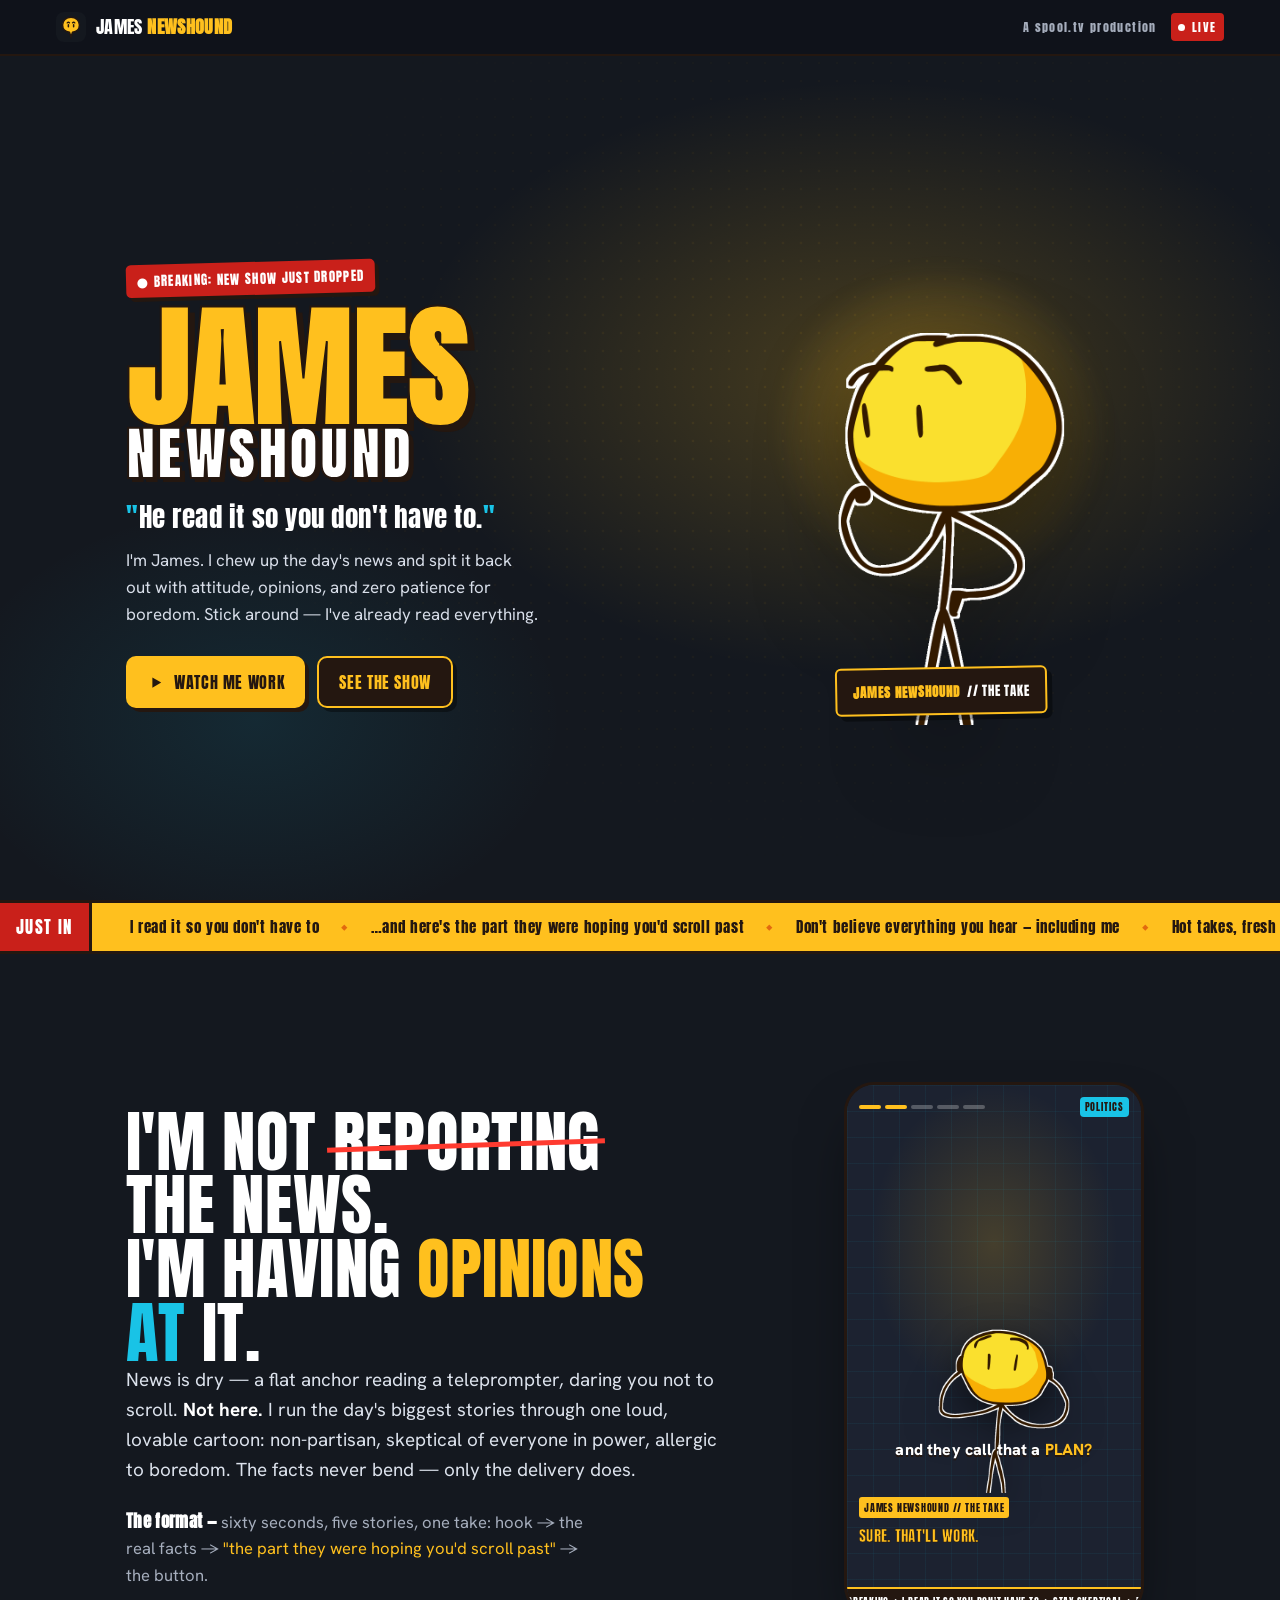
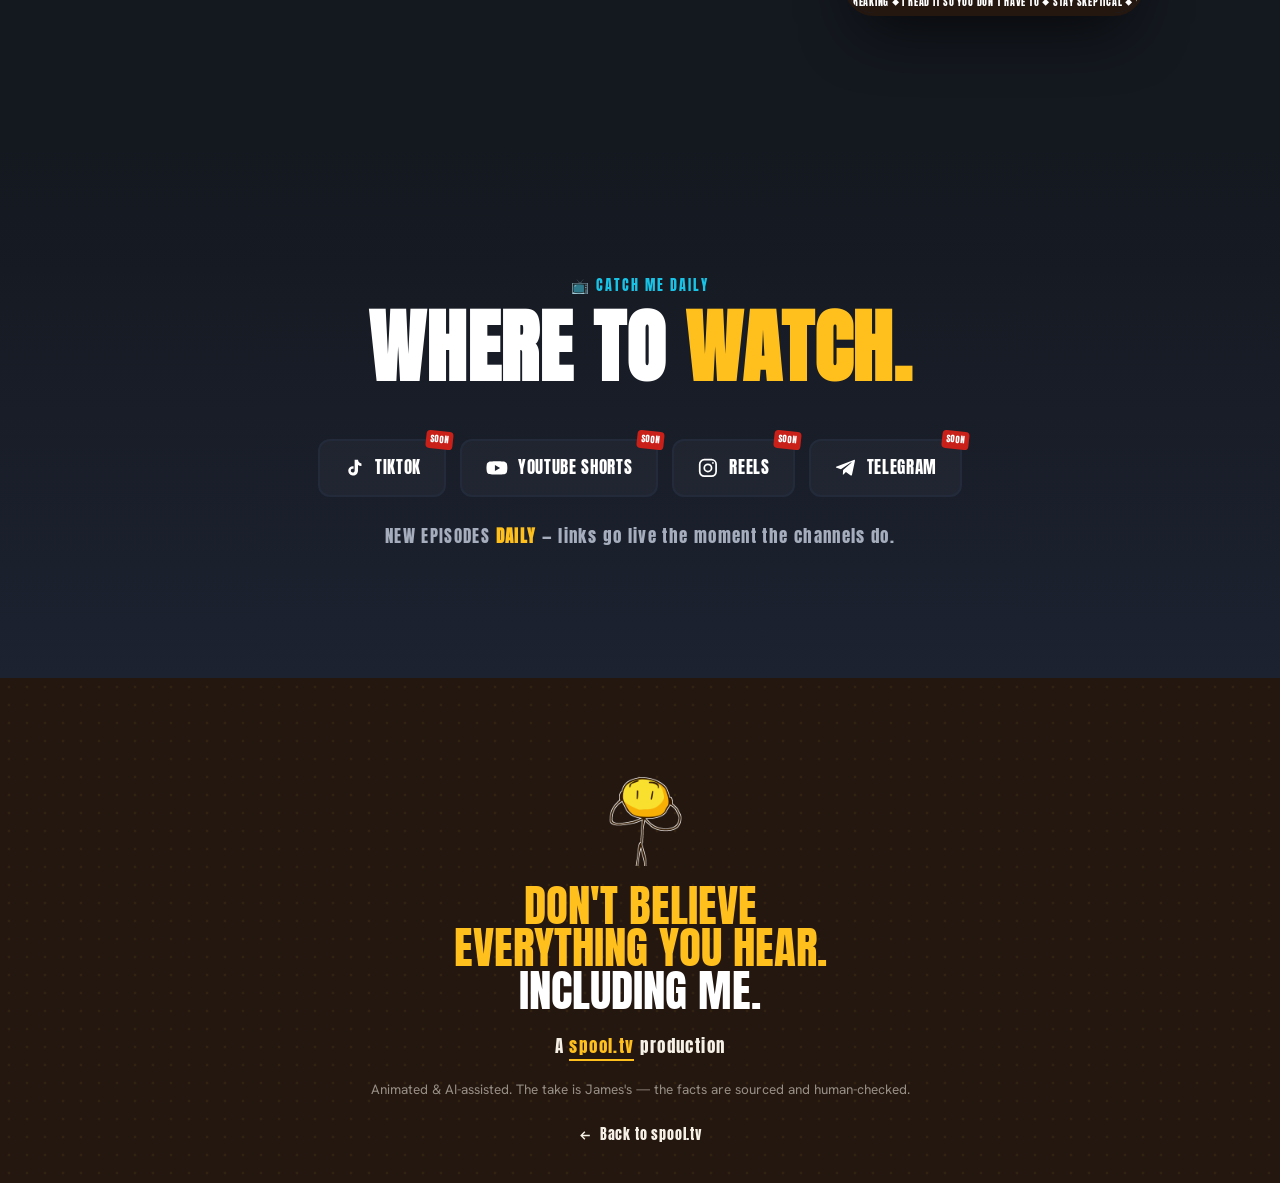
==== james.html @ fbf6cbd6 "Publish the redesign as spool.tv (this repo owns the domain) Replace the 2022 landing page with the " ====
<!DOCTYPE html>
<html lang="en">
<head>
  <meta charset="utf-8" />
  <meta name="viewport" content="width=device-width, initial-scale=1" />
  <title>James Newshound — He read it so you don't have to.</title>
  <meta name="description" content="James Newshound: a spunky cartoon talking-head who chews up the day's news and spits it back out with attitude. Daily on TikTok, Reels & YouTube Shorts. A spool.tv production." />
  <link rel="icon" href="assets/favicon-james.svg" type="image/svg+xml" />
  <meta name="theme-color" content="#14181F" />

  <meta property="og:type" content="website" />
  <meta property="og:site_name" content="James Newshound" />
  <meta property="og:title" content="James Newshound — He read it so you don't have to." />
  <meta property="og:description" content="A spunky cartoon newshound with a take on everything. New episodes daily. A spool.tv production." />
  <meta property="og:image" content="assets/james_hip.png" />
  <meta name="twitter:card" content="summary_large_image" />

  <link rel="preconnect" href="https://fonts.googleapis.com" />
  <link rel="preconnect" href="https://fonts.gstatic.com" crossorigin />
  <link href="https://fonts.googleapis.com/css2?family=Anton&family=Hanken+Grotesk:wght@400;500;600;700;800&display=swap" rel="stylesheet" />
  <link rel="stylesheet" href="css/james.css" />
</head>
<body>

  <!-- ===== TOP BAR ===== -->
  <header class="topbar">
    <a class="tb-brand" href="#top" aria-label="James Newshound">
      <img class="head" src="assets/favicon-james.svg" alt="" aria-hidden="true" />
      <span class="wm">JAMES <b>NEWSHOUND</b></span>
    </a>
    <div class="tb-right">
      <span class="tb-prod">A <a href="index.html">spool.tv</a> production</span>
      <span class="live-bug"><span class="d"></span> LIVE</span>
    </div>
  </header>

  <main id="top">
  <!-- ===== HERO ===== -->
  <section class="hero">
    <div class="halftone-layer halftone-bg"></div>
    <div class="wrap">
      <div class="hero-copy">
        <span class="breaking-strap">● BREAKING: NEW SHOW JUST DROPPED</span>
        <h1>JAMES<span class="nh">NEWSHOUND</span></h1>
        <p class="hero-tag"><span class="q">"</span>He read it so you don't have to.<span class="q">"</span></p>
        <p class="hero-sub">I'm James. I chew up the day's news and spit it back out with attitude, opinions, and zero patience for boredom. Stick around — I've already read everything.</p>
        <div class="hero-cta">
          <a class="btn btn-y" href="#watch">
            <svg viewBox="0 0 24 24" fill="currentColor" aria-hidden="true"><path d="M8 5.5v13l11-6.5-11-6.5Z"/></svg>
            Watch me work
          </a>
          <a class="btn btn-o" href="#show">See the show</a>
        </div>
      </div>
      <div class="hero-art">
        <div class="glow"></div>
        <img src="assets/james_hip.png" alt="James Newshound — a bright-yellow cartoon talking-head with big eyebrows and a smirk, standing hand-on-hip with attitude." />
        <div class="chyron"><b>JAMES NEWSHOUND</b><span>// THE TAKE</span></div>
      </div>
    </div>
  </section>

  <!-- ===== NEWS TICKER ===== -->
  <div class="newsticker" aria-hidden="true">
    <span class="label">JUST IN</span>
    <div class="nt-track">
      <span>I read it so you don't have to</span>
      <span>…and here's the part they were hoping you'd scroll past</span>
      <span>Don't believe everything you hear — including me</span>
      <span>Hot takes, fresh off the wire</span>
      <span>I read it so you don't have to</span>
      <span>…and here's the part they were hoping you'd scroll past</span>
      <span>Don't believe everything you hear — including me</span>
      <span>Hot takes, fresh off the wire</span>
    </div>
  </div>

  <!-- ===== PITCH + THE SHOW (combined) ===== -->
  <section class="section pitch" id="show">
    <div class="wrap show-grid">
      <div class="reveal">
        <p class="bigquote">I'm not <span class="strike">reporting</span> the news.<br>I'm having <span class="y">opinions</span> <span class="c">AT</span> it.</p>
        <p class="lead">News is dry — a flat anchor reading a teleprompter, daring you not to scroll. <b>Not here.</b> I run the day's biggest stories through one loud, lovable cartoon: non-partisan, skeptical of everyone in power, allergic to boredom. The facts never bend — only the delivery does.</p>
        <p class="format-line"><b>The format —</b> sixty seconds, five stories, one take: hook → the real facts → <span class="y">"the part they were hoping you'd scroll past"</span> → the button.</p>
      </div>

      <!-- phone mockup -->
      <div class="phone reveal" role="img" aria-label="A vertical phone showing the James Newshound show: a category badge, James in the studio, a caption pop-on, a lower-third take, and a scrolling ticker.">
        <div class="ph-studio"></div>
        <div class="ph-grid"></div>
        <div class="ph-top">
          <div class="ph-pips"><i class="on"></i><i class="on"></i><i></i><i></i><i></i></div>
          <span class="ph-badge">POLITICS</span>
        </div>
        <img class="ph-james" src="assets/james.png" alt="" />
        <div class="ph-caption">and they call that a <span class="hot">PLAN?</span></div>
        <div class="ph-lower">
          <span class="ch1">JAMES NEWSHOUND // THE TAKE</span>
          <div class="ch2">SURE. THAT'LL WORK.</div>
        </div>
        <div class="ph-ticker"><div>BREAKING ◆ I READ IT SO YOU DON'T HAVE TO ◆ STAY SKEPTICAL ◆ BREAKING ◆ I READ IT SO YOU DON'T HAVE TO ◆</div></div>
      </div>
    </div>
  </section>

  <!-- ===== WATCH ===== -->
  <section class="section watch" id="watch">
    <div class="wrap">
      <div class="shead reveal">
        <span class="kick">📺 CATCH ME DAILY</span>
        <h2>Where to <span class="y">watch.</span></h2>
      </div>
      <div class="platforms reveal">
        <a class="plat" href="#watch" aria-label="TikTok (coming soon)">
          <span class="soon">SOON</span>
          <svg viewBox="0 0 24 24" fill="currentColor" aria-hidden="true"><path d="M16.5 3c.3 2.2 1.6 3.8 3.8 4.1v2.7c-1.3.1-2.6-.2-3.8-.9v5.9c0 3.5-2.6 5.9-5.9 5.6-3-.3-5-2.7-4.8-5.7.2-2.9 2.9-5 5.8-4.6v2.9c-.5-.1-1-.2-1.5 0-1 .3-1.6 1.2-1.5 2.2.1 1 .9 1.8 2 1.8 1.2.1 2.2-.8 2.2-2V3h3.7Z"/></svg>
          TikTok
        </a>
        <a class="plat" href="#watch" aria-label="YouTube Shorts (coming soon)">
          <span class="soon">SOON</span>
          <svg viewBox="0 0 24 24" fill="currentColor" aria-hidden="true"><path d="M23 7.5a3 3 0 0 0-2.1-2.1C19 4.8 12 4.8 12 4.8s-7 0-8.9.6A3 3 0 0 0 1 7.5 31 31 0 0 0 .5 12 31 31 0 0 0 1 16.5a3 3 0 0 0 2.1 2.1c1.9.6 8.9.6 8.9.6s7 0 8.9-.6A3 3 0 0 0 23 16.5 31 31 0 0 0 23.5 12 31 31 0 0 0 23 7.5ZM9.8 15.3V8.7l5.7 3.3-5.7 3.3Z"/></svg>
          YouTube Shorts
        </a>
        <a class="plat" href="#watch" aria-label="Instagram Reels (coming soon)">
          <span class="soon">SOON</span>
          <svg viewBox="0 0 24 24" fill="none" stroke="currentColor" stroke-width="1.9" aria-hidden="true"><rect x="3" y="3" width="18" height="18" rx="5"/><circle cx="12" cy="12" r="4"/><circle cx="17.5" cy="6.5" r="1" fill="currentColor" stroke="none"/></svg>
          Reels
        </a>
        <a class="plat" href="#watch" aria-label="Telegram (coming soon)">
          <span class="soon">SOON</span>
          <svg viewBox="0 0 24 24" fill="currentColor" aria-hidden="true"><path d="M21.9 4.3 18.7 19.4c-.2 1-.9 1.3-1.8.8l-4.9-3.6-2.4 2.3c-.3.3-.5.5-1 .5l.3-5 9.1-8.2c.4-.4-.1-.6-.6-.2L6.5 13.4l-4.8-1.5c-1-.3-1-1 .2-1.5l18.7-7.2c.9-.3 1.6.2 1.3 1.1Z"/></svg>
          Telegram
        </a>
      </div>
      <p class="daily">NEW EPISODES <b>DAILY</b> — links go live the moment the channels do.</p>
    </div>
  </section>
  </main>

  <!-- ===== FOOTER ===== -->
  <footer class="jfoot">
    <div class="halftone-layer halftone-bg"></div>
    <div class="wrap">
      <img class="smirk" src="assets/james.png" alt="James Newshound, smirking." />
      <p class="signoff">Don't believe everything you hear. <span class="w">Including me.</span></p>
      <p class="prod">A <a href="index.html">spool.tv</a> production</p>
      <p class="disc">Animated &amp; AI-assisted. The take is James's — the facts are sourced and human-checked.</p>
      <a class="back" href="index.html">
        <svg viewBox="0 0 24 24" fill="none" stroke="currentColor" stroke-width="2.2" style="width:1.1em;height:1.1em" aria-hidden="true"><path d="M19 12H5M11 6l-6 6 6 6"/></svg>
        Back to spool.tv
      </a>
    </div>
  </footer>

  <script>
    const io = new IntersectionObserver((entries) => {
      entries.forEach(e => { if (e.isIntersecting) { e.target.classList.add('in'); io.unobserve(e.target); } });
    }, { threshold: 0.12, rootMargin: '0px 0px -8% 0px' });
    document.querySelectorAll('.reveal').forEach(el => io.observe(el));
  </script>
</body>
</html>
---- css/james.css ----
/* ============================================================
   JAMES NEWSHOUND — the show. Spunky tabloid-broadcast page.
   "He read it so you don't have to."  ·  A spool.tv production
   Brand values from News_Programs/James_Newshound/brand.yaml
   ============================================================ */

:root {
  --char:   #14181F;   /* Studio Charcoal */
  --char-2: #1C2230;
  --char-3: #232B3B;
  --yellow: #FFC01E;   /* Newshound Yellow */
  --orange: #E26A0F;   /* Hound Orange */
  --ink:    #241710;   /* line-art / text on yellow */
  --cyan:   #19C3E6;   /* Electric Cyan */
  --red:    #FF3B30;   /* Breaking Red — sparing, for the dot/accents */
  --red-deep: #C9201A; /* AA-safe red for white text on small chips */
  --white:  #FFFFFF;
  --paper:  #F6F1E7;
  --muted:  #A6AEBD;

  --ff-display: "Anton", "Arial Narrow", system-ui, sans-serif;
  --ff-body:    "Hanken Grotesk", system-ui, -apple-system, sans-serif;

  --maxw: 1140px;
  --gut:  clamp(18px, 5vw, 56px);
  --ease: cubic-bezier(.34, 1.56, .64, 1);   /* springy, cartoony */
  --ease2: cubic-bezier(.22, .61, .36, 1);
}

*, *::before, *::after { box-sizing: border-box; }
* { margin: 0; }
html { scroll-behavior: smooth; -webkit-text-size-adjust: 100%; }
@media (prefers-reduced-motion: reduce) { html { scroll-behavior: auto; } *, *::before, *::after { animation-duration: .001ms !important; animation-iteration-count: 1 !important; } }

body {
  font-family: var(--ff-body);
  background: var(--char);
  color: var(--white);
  line-height: 1.6;
  font-size: 17px;
  -webkit-font-smoothing: antialiased;
  overflow-x: hidden;
}
img { display: block; max-width: 100%; }
a { color: inherit; text-decoration: none; }
button { font: inherit; cursor: pointer; border: 0; background: none; color: inherit; }
::selection { background: var(--yellow); color: var(--ink); }
:focus-visible { outline: 3px solid var(--cyan); outline-offset: 3px; border-radius: 4px; }

.display { font-family: var(--ff-display); font-weight: 400; text-transform: uppercase; letter-spacing: .01em; line-height: .92; }
.wrap { width: 100%; max-width: var(--maxw); margin-inline: auto; padding-inline: var(--gut); }
.section { padding: clamp(64px, 10vw, 128px) 0; position: relative; }

/* halftone helper */
.halftone-bg {
  background-image: radial-gradient(rgba(255,192,30,.16) 1.5px, transparent 1.6px);
  background-size: 18px 18px;
}

/* ---- Broadcast top bar ---------------------------------- */
.topbar {
  position: fixed; inset: 0 0 auto 0; z-index: 100;
  display: flex; align-items: center; justify-content: space-between; gap: 16px;
  padding: 12px var(--gut);
  background: rgba(15, 18, 26, .82);
  backdrop-filter: blur(12px);
  -webkit-backdrop-filter: blur(12px);
  border-bottom: 2px solid var(--ink);
}
.tb-brand { display: inline-flex; align-items: center; gap: 10px; }
.tb-brand .head { width: 30px; height: 30px; flex: none; }
.tb-brand .wm { font-family: var(--ff-display); font-size: 1.15rem; letter-spacing: .02em; }
.tb-brand .wm b { color: var(--yellow); }
.tb-right { display: inline-flex; align-items: center; gap: 14px; }
.tb-prod { font-family: var(--ff-display); font-size: .72rem; letter-spacing: .12em; color: var(--muted); }
.tb-prod a:hover { color: var(--cyan); }
.live-bug { display: inline-flex; align-items: center; gap: .5em; font-family: var(--ff-display); font-size: .78rem; letter-spacing: .12em; color: var(--white); background: var(--red-deep); padding: .3em .6em; border-radius: 4px; }
.live-bug .d { width: 7px; height: 7px; border-radius: 50%; background: #fff; animation: blink 1.4s steps(1) infinite; }
@keyframes blink { 50% { opacity: .25; } }
@media (max-width: 560px) { .tb-prod { display: none; } }

/* ---- HERO ----------------------------------------------- */
.hero { position: relative; min-height: 100svh; display: flex; align-items: center; overflow: hidden; padding-top: 70px; }
.hero::before { /* spotlight */
  content: ""; position: absolute; inset: 0; z-index: 0;
  background: radial-gradient(60% 55% at 68% 42%, rgba(255,192,30,.22), transparent 60%),
              radial-gradient(40% 40% at 20% 80%, rgba(25,195,230,.10), transparent 60%);
}
.hero .halftone-layer { position: absolute; inset: 0; z-index: 0; opacity: .5;
  -webkit-mask-image: radial-gradient(70% 70% at 65% 45%, #000, transparent 75%);
  mask-image: radial-gradient(70% 70% at 65% 45%, #000, transparent 75%); }
.hero .wrap { position: relative; z-index: 2; display: grid; grid-template-columns: 1.15fr .85fr; gap: 24px; align-items: center; width: 100%; }

.hero-copy { max-width: 620px; }
.breaking-strap { display: inline-flex; align-items: center; gap: .6em; font-family: var(--ff-display); font-size: .82rem; letter-spacing: .1em; color: var(--white); background: var(--red-deep); padding: .45em .8em; border-radius: 5px; transform: rotate(-1.5deg); margin-bottom: 22px; box-shadow: 4px 4px 0 var(--ink); }
.hero h1 { font-family: var(--ff-display); text-transform: uppercase; font-size: clamp(3.4rem, 13vw, 8.2rem); line-height: .82; letter-spacing: .005em; color: var(--yellow); -webkit-text-stroke: 2px var(--ink); text-shadow: 6px 6px 0 var(--ink); margin-bottom: 6px; }
.hero h1 .nh { display: block; color: var(--white); -webkit-text-stroke: 2px var(--ink); font-size: .42em; letter-spacing: .08em; margin-top: .15em; text-shadow: 4px 4px 0 var(--ink); }
.hero-tag { font-family: var(--ff-display); font-size: clamp(1.1rem, 2.6vw, 1.7rem); color: var(--white); margin: 18px 0 8px; letter-spacing: .02em; }
.hero-tag .q { color: var(--cyan); }
.hero-sub { color: #D8DEE9; font-size: 1.06rem; max-width: 46ch; margin-bottom: 28px; }
.hero-cta { display: flex; flex-wrap: wrap; gap: 12px; }

.hero-art { position: relative; justify-self: center; }
.hero-art .glow { position: absolute; inset: -6% -6% 8% -6%; background: radial-gradient(50% 50% at 50% 45%, rgba(255,192,30,.45), transparent 70%); filter: blur(8px); z-index: 0; }
.hero-art img { position: relative; z-index: 1; width: clamp(240px, 38vw, 430px); height: auto; filter: drop-shadow(0 28px 40px rgba(0,0,0,.55)); transform-origin: bottom center; animation: jbob 5s var(--ease2) infinite; }
@keyframes jbob { 0%,100% { transform: translateY(0) rotate(-1deg); } 50% { transform: translateY(-12px) rotate(1deg); } }
.hero-art .chyron {
  position: absolute; z-index: 2; left: 50%; bottom: 2%; transform: translateX(-50%) rotate(-1deg);
  white-space: nowrap; background: var(--ink); border: 2px solid var(--yellow);
  padding: .5em .9em; border-radius: 6px; box-shadow: 5px 5px 0 rgba(0,0,0,.4);
}
.hero-art .chyron b { font-family: var(--ff-display); color: var(--yellow); font-size: .82rem; letter-spacing: .08em; }
.hero-art .chyron span { font-family: var(--ff-display); color: var(--white); font-size: .82rem; letter-spacing: .06em; margin-left: .5em; }

/* buttons */
.btn { display: inline-flex; align-items: center; gap: .55em; font-family: var(--ff-display); font-size: 1rem; letter-spacing: .04em; padding: .7em 1.25em; border-radius: 10px; transition: transform .2s var(--ease), box-shadow .2s; text-transform: uppercase; }
.btn svg { width: 1.2em; height: 1.2em; }
.btn-y { background: var(--yellow); color: var(--ink); box-shadow: 4px 4px 0 var(--ink); }
.btn-y:hover { transform: translate(-2px,-2px); box-shadow: 6px 6px 0 var(--ink); }
.btn-o { background: var(--ink); color: var(--yellow); border: 2px solid var(--yellow); box-shadow: 4px 4px 0 rgba(0,0,0,.4); }
.btn-o:hover { transform: translate(-2px,-2px); box-shadow: 6px 6px 0 rgba(0,0,0,.4); background: var(--yellow); color: var(--ink); }
.btn-c { background: var(--cyan); color: var(--ink); box-shadow: 4px 4px 0 var(--ink); }
.btn-c:hover { transform: translate(-2px,-2px); box-shadow: 6px 6px 0 var(--ink); }
.placeholder-note { font-size: .72rem; color: var(--muted); font-family: var(--ff-body); }

/* ---- NEWS TICKER ---------------------------------------- */
.newsticker { position: relative; z-index: 3; background: var(--yellow); border-block: 3px solid var(--ink); overflow: hidden; }
.newsticker .label { position: absolute; left: 0; top: 0; bottom: 0; z-index: 2; background: var(--red-deep); color: #fff; font-family: var(--ff-display); letter-spacing: .08em; display: flex; align-items: center; padding: 0 16px; border-right: 3px solid var(--ink); }
.nt-track { display: flex; width: max-content; animation: nt 26s linear infinite; padding-left: 130px; }
.newsticker:hover .nt-track { animation-play-state: paused; }
.nt-track span { font-family: var(--ff-display); color: var(--ink); letter-spacing: .04em; padding: 12px 0; font-size: .95rem; display: inline-flex; align-items: center; }
.nt-track span::after { content: "◆"; font-size: .6em; margin: 0 22px; color: var(--orange); }
@keyframes nt { to { transform: translateX(-50%); } }

/* ---- shared section heads ------------------------------- */
.shead { margin-bottom: clamp(34px, 5vw, 56px); }
.shead .kick { font-family: var(--ff-display); color: var(--cyan); letter-spacing: .14em; font-size: .9rem; }
.shead h2 { font-family: var(--ff-display); text-transform: uppercase; font-size: clamp(2.2rem, 6.5vw, 4rem); line-height: .9; letter-spacing: .01em; margin-top: 12px; }
.shead h2 .y { color: var(--yellow); }

/* ---- PITCH (his voice) ---------------------------------- */
.pitch { background: var(--char); }
.pitch-grid { display: grid; grid-template-columns: 1fr; gap: 30px; }
.bigquote { font-family: var(--ff-display); text-transform: uppercase; font-size: clamp(2rem, 6.5vw, 4.2rem); line-height: .95; letter-spacing: .005em; max-width: 16ch; }
.bigquote .y { color: var(--yellow); }
.bigquote .c { color: var(--cyan); }
.bigquote .strike { position: relative; }
.bigquote .strike::after { content: ""; position: absolute; left: -2%; right: -2%; top: 52%; height: .08em; background: var(--red); transform: rotate(-2deg); }
.pitch p.lead { font-size: 1.18rem; color: #DCE2EC; max-width: 54ch; }
.pitch p.lead b { color: var(--white); }
.pitch .format-line { color: var(--muted); font-size: 1.04rem; line-height: 1.6; margin-top: 22px; max-width: 52ch; }
.pitch .format-line b { color: var(--white); font-family: var(--ff-display); letter-spacing: .02em; }
.pitch .format-line .y { color: var(--yellow); }

/* ---- THE SHOW (format + phone mock) --------------------- */
.show { background: linear-gradient(180deg, var(--char) 0%, var(--char-2) 100%); }
.show-grid { display: grid; grid-template-columns: 1fr 320px; gap: clamp(32px, 6vw, 70px); align-items: center; }
.beats { display: flex; flex-direction: column; gap: 14px; }
.beat { display: grid; grid-template-columns: auto 1fr; gap: 18px; align-items: start; padding: 18px 20px; border: 2px solid var(--char-3); border-radius: 14px; background: rgba(255,255,255,.02); transition: border-color .25s, transform .25s var(--ease), background .25s; }
.beat:hover { border-color: var(--yellow); transform: translateX(6px); background: rgba(255,192,30,.05); }
.beat .n { font-family: var(--ff-display); font-size: 1.5rem; color: var(--ink); background: var(--yellow); width: 44px; height: 44px; border-radius: 10px; display: grid; place-items: center; flex: none; }
.beat h3 { font-family: var(--ff-display); text-transform: uppercase; letter-spacing: .03em; font-size: 1.25rem; margin-bottom: 3px; }
.beat p { color: var(--muted); font-size: .96rem; }
.beat .pivot { color: var(--cyan); }

/* phone mockup */
.phone { width: 300px; max-width: 78vw; aspect-ratio: 9/16; border-radius: 30px; border: 3px solid var(--ink); background: var(--char); position: relative; overflow: hidden; box-shadow: 0 30px 60px -20px rgba(0,0,0,.7), inset 0 0 0 2px rgba(255,255,255,.05); justify-self: center; }
.phone .ph-studio { position: absolute; inset: 0; background: radial-gradient(70% 50% at 50% 30%, rgba(255,192,30,.18), transparent 60%), var(--char-2); }
.phone .ph-grid { position: absolute; inset: 0; background-image: linear-gradient(rgba(25,195,230,.06) 1px, transparent 1px), linear-gradient(90deg, rgba(25,195,230,.06) 1px, transparent 1px); background-size: 26px 26px; }
.phone .ph-top { position: absolute; top: 12px; left: 12px; right: 12px; z-index: 3; display: flex; align-items: center; justify-content: space-between; }
.ph-pips { display: flex; gap: 4px; }
.ph-pips i { width: 22px; height: 4px; border-radius: 2px; background: rgba(255,255,255,.25); }
.ph-pips i.on { background: var(--yellow); }
.ph-badge { font-family: var(--ff-display); font-size: .6rem; letter-spacing: .1em; color: var(--ink); background: var(--cyan); padding: .25em .5em; border-radius: 4px; }
.phone .ph-james { position: absolute; bottom: 120px; left: 50%; transform: translateX(-50%); width: 60%; z-index: 2; filter: drop-shadow(0 10px 16px rgba(0,0,0,.5)); }
.phone .ph-caption { position: absolute; bottom: 150px; left: 0; right: 0; text-align: center; z-index: 4; font-family: var(--ff-body); font-weight: 800; font-size: 1rem; letter-spacing: .01em; color: #fff; text-shadow: 0 2px 0 var(--ink); }
.phone .ph-caption .hot { color: var(--yellow); }
.phone .ph-lower { position: absolute; bottom: 64px; left: 12px; right: 12px; z-index: 4; }
.ph-lower .ch1 { font-family: var(--ff-display); font-size: .62rem; letter-spacing: .08em; color: var(--ink); background: var(--yellow); display: inline-block; padding: .25em .5em; border-radius: 3px; }
.ph-lower .ch2 { font-family: var(--ff-display); font-size: .92rem; letter-spacing: .02em; color: var(--yellow); margin-top: 5px; -webkit-text-stroke: .5px var(--ink); }
.phone .ph-ticker { position: absolute; bottom: 0; left: 0; right: 0; z-index: 4; background: var(--ink); border-top: 2px solid var(--yellow); overflow: hidden; height: 26px; }
.phone .ph-ticker div { white-space: nowrap; font-family: var(--ff-display); font-size: .6rem; letter-spacing: .08em; color: var(--white); line-height: 26px; animation: nt 12s linear infinite; }

/* ---- CATCHPHRASES --------------------------------------- */
.phrases { background: var(--char-2); }
.phrase-grid { display: grid; grid-template-columns: repeat(auto-fit, minmax(260px, 1fr)); gap: 18px; }
.phrase { position: relative; border: 3px solid var(--ink); border-radius: 16px; padding: 30px 26px; background: var(--yellow); color: var(--ink); box-shadow: 7px 7px 0 var(--ink); transition: transform .25s var(--ease); overflow: hidden; }
.phrase:nth-child(2) { background: var(--cyan); }
.phrase:nth-child(3) { background: var(--paper); }
.phrase:hover { transform: translate(-3px,-3px) rotate(-1deg); }
.phrase .ph-k { font-family: var(--ff-display); font-size: .76rem; letter-spacing: .12em; opacity: .7; margin-bottom: 12px; }
.phrase .ph-q { font-family: var(--ff-display); text-transform: uppercase; font-size: clamp(1.4rem, 3.2vw, 1.95rem); line-height: .98; }
.phrase .ph-num { position: absolute; right: 14px; bottom: 6px; font-family: var(--ff-display); font-size: 4rem; opacity: .12; }

/* ---- EDITORIAL DNA -------------------------------------- */
.dna { background: var(--char); }
.dna-grid { display: grid; grid-template-columns: repeat(auto-fit, minmax(340px, 1fr)); gap: 16px; }
.dna-card { border: 2px solid var(--char-3); border-left: 5px solid var(--yellow); border-radius: 12px; padding: 26px 24px; background: rgba(255,255,255,.02); transition: transform .25s var(--ease2), border-color .25s; }
.dna-card:hover { transform: translateY(-5px); border-color: var(--char-3); border-left-color: var(--cyan); }
.dna-card h3 { font-family: var(--ff-display); text-transform: uppercase; letter-spacing: .03em; font-size: 1.2rem; color: var(--yellow); margin-bottom: 8px; }
.dna-card p { color: var(--muted); font-size: .97rem; }
.dna-card p b { color: var(--white); }

/* ---- WATCH ---------------------------------------------- */
.watch { background: linear-gradient(180deg, var(--char) 0%, var(--char-2) 100%); text-align: center; }
.watch .shead { text-align: center; margin-inline: auto; }
.watch h2 { font-size: clamp(2.4rem, 8vw, 5rem); }
.platforms { display: flex; flex-wrap: wrap; gap: 14px; justify-content: center; margin-top: 8px; }
.plat { display: inline-flex; align-items: center; gap: .6em; font-family: var(--ff-display); letter-spacing: .04em; text-transform: uppercase; font-size: 1.05rem; padding: .8em 1.4em; border-radius: 12px; border: 2px solid var(--char-3); background: rgba(255,255,255,.03); transition: transform .2s var(--ease), border-color .2s, background .2s, color .2s; position: relative; }
.plat svg { width: 1.3em; height: 1.3em; }
.plat:hover { transform: translateY(-4px); border-color: var(--yellow); color: var(--yellow); background: rgba(255,192,30,.06); }
.plat .soon { position: absolute; top: -10px; right: -8px; font-size: .55rem; letter-spacing: .08em; background: var(--red-deep); color: #fff; padding: .2em .45em; border-radius: 4px; transform: rotate(6deg); }
.watch .daily { margin-top: 26px; font-family: var(--ff-display); color: var(--muted); letter-spacing: .08em; }
.watch .daily b { color: var(--yellow); }

/* ---- FOOTER --------------------------------------------- */
.jfoot { background: var(--ink); padding: clamp(48px, 8vw, 80px) 0 32px; position: relative; overflow: hidden; }
.jfoot .halftone-layer { position: absolute; inset: 0; opacity: .4; }
.jfoot .wrap { position: relative; z-index: 1; text-align: center; }
.jfoot .smirk { width: 96px; margin: 0 auto 18px; animation: jbob 5s var(--ease2) infinite; }
.jfoot .signoff { font-family: var(--ff-display); text-transform: uppercase; font-size: clamp(1.6rem, 5vw, 2.8rem); color: var(--yellow); line-height: .95; max-width: 18ch; margin: 0 auto 10px; }
.jfoot .signoff .w { color: var(--white); }
.jfoot .prod { color: var(--paper); font-family: var(--ff-display); letter-spacing: .08em; margin-top: 22px; }
.jfoot .prod a { color: var(--yellow); border-bottom: 2px solid var(--yellow); }
.jfoot .prod a:hover { color: var(--cyan); border-color: var(--cyan); }
.jfoot .disc { color: rgba(246,241,231,.55); font-size: .85rem; margin-top: 18px; font-family: var(--ff-body); }
.jfoot .back { display: inline-flex; align-items: center; gap: .5em; margin-top: 24px; font-family: var(--ff-display); letter-spacing: .06em; color: var(--paper); font-size: .85rem; }
.jfoot .back:hover { color: var(--yellow); }

/* ---- reveal --------------------------------------------- */
.reveal { opacity: 0; transform: translateY(28px); transition: opacity .7s var(--ease2), transform .7s var(--ease2); }
.reveal.in { opacity: 1; transform: none; }
@media (prefers-reduced-motion: reduce) { .reveal { opacity: 1; transform: none; } .hero-art img, .jfoot .smirk { animation: none; } }

/* ---- responsive ----------------------------------------- */
@media (max-width: 880px) {
  .hero .wrap { grid-template-columns: 1fr; text-align: center; gap: 8px; }
  .hero-copy { max-width: none; margin-inline: auto; }
  .hero-cta { justify-content: center; }
  .hero-art { order: -1; }
  .hero-art img { width: clamp(200px, 56vw, 300px); }
  .hero-art .chyron { display: none; } /* H1 below already says the name — avoid the double */
  .hero h1 { text-shadow: 4px 4px 0 var(--ink); }
  .show-grid { grid-template-columns: 1fr; }
  .phone { order: -1; }
}
@media (max-width: 560px) {
  body { font-size: 16px; }
  .hero h1 { text-shadow: 4px 4px 0 var(--ink); }
  .breaking-strap { margin-inline: auto; }
}
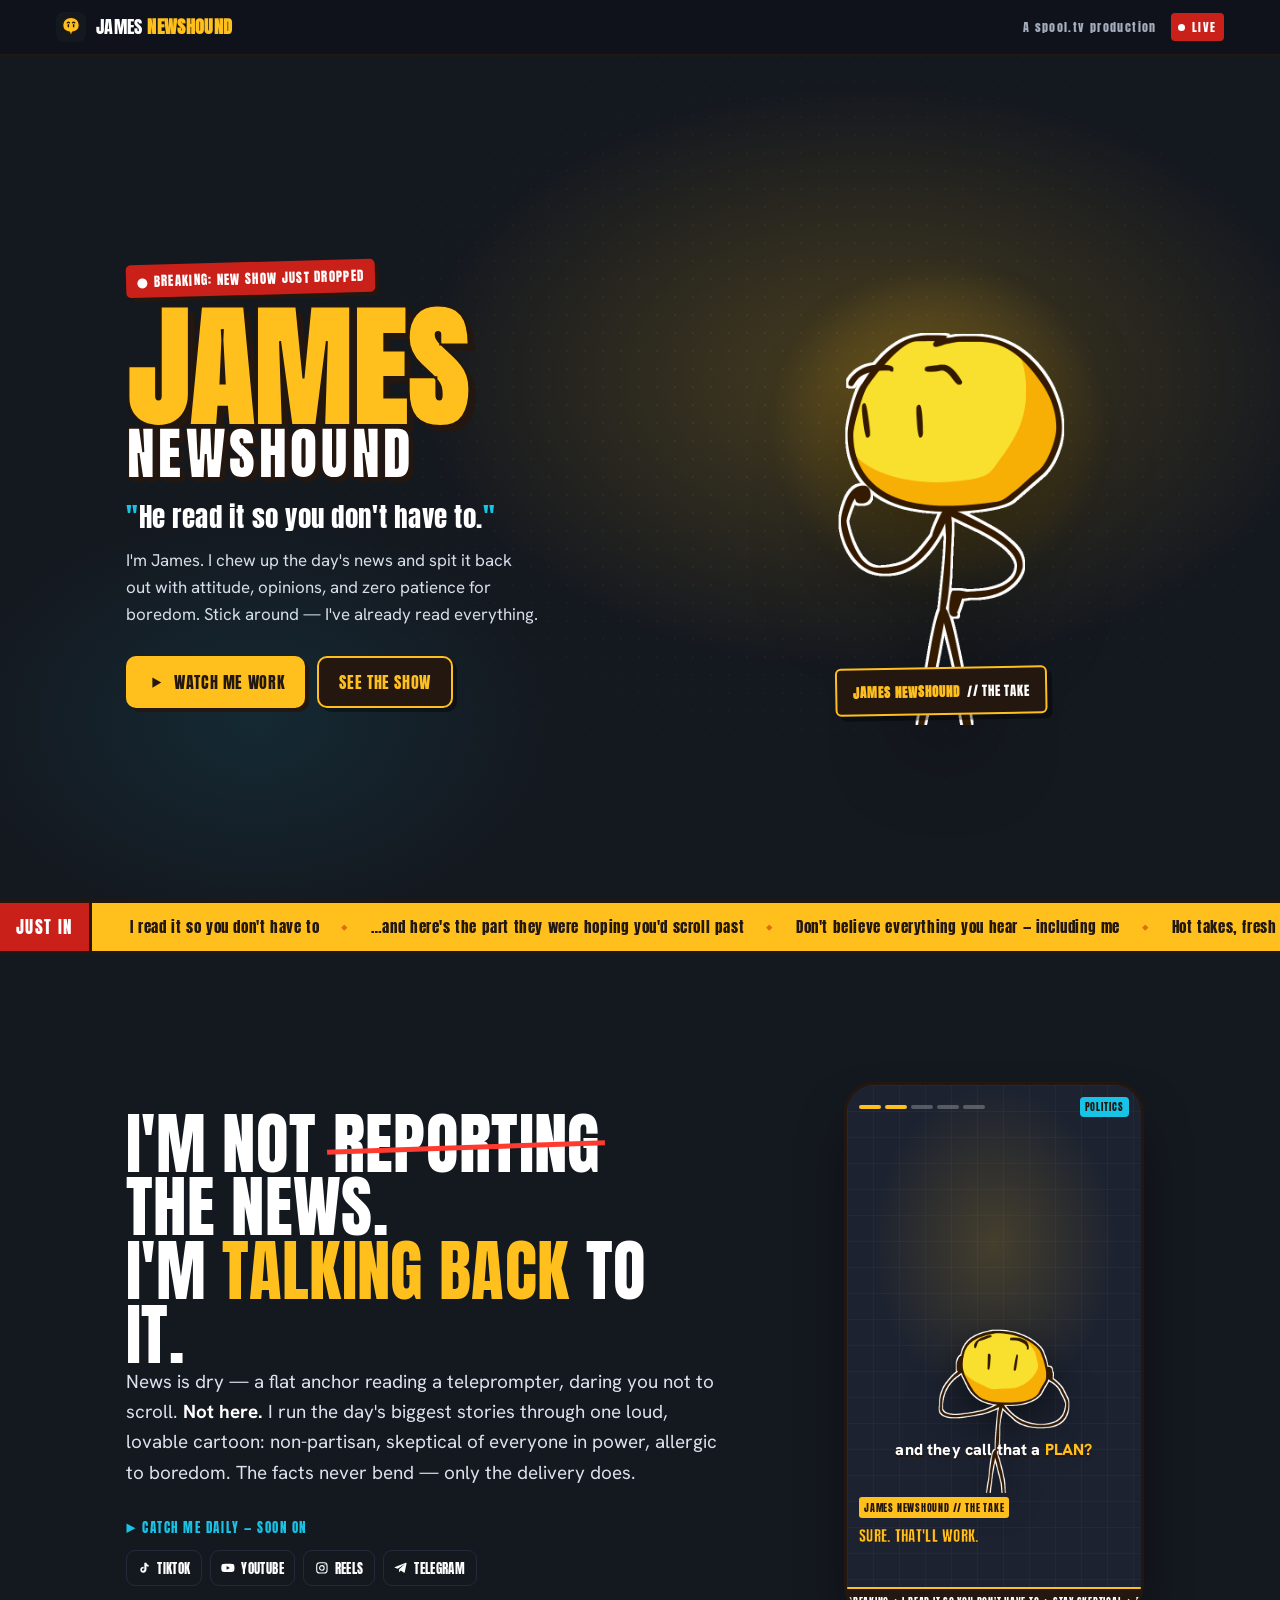
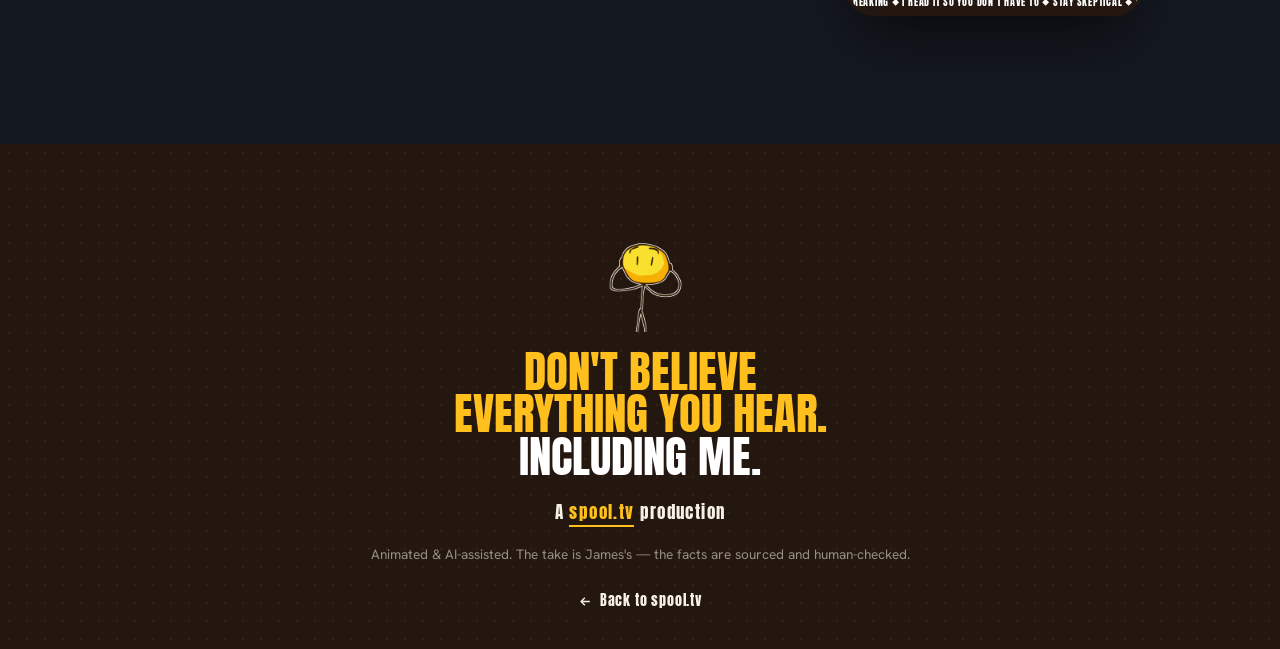
==== commit eddd43ca: "spool: visible header over video + mesh diffuse + network eyebrow (no live pill). James: grammar fix" ====
--- a/james.html
+++ b/james.html
@@ -45,7 +45,7 @@
         <p class="hero-tag"><span class="q">"</span>He read it so you don't have to.<span class="q">"</span></p>
         <p class="hero-sub">I'm James. I chew up the day's news and spit it back out with attitude, opinions, and zero patience for boredom. Stick around — I've already read everything.</p>
         <div class="hero-cta">
-          <a class="btn btn-y" href="#watch">
+          <a class="btn btn-y" href="#show">
             <svg viewBox="0 0 24 24" fill="currentColor" aria-hidden="true"><path d="M8 5.5v13l11-6.5-11-6.5Z"/></svg>
             Watch me work
           </a>
@@ -79,9 +79,17 @@
   <section class="section pitch" id="show">
     <div class="wrap show-grid">
       <div class="reveal">
-        <p class="bigquote">I'm not <span class="strike">reporting</span> the news.<br>I'm having <span class="y">opinions</span> <span class="c">AT</span> it.</p>
+        <p class="bigquote">I'm not <span class="strike">reporting</span> the news.<br>I'm <span class="y">talking back</span> to it.</p>
         <p class="lead">News is dry — a flat anchor reading a teleprompter, daring you not to scroll. <b>Not here.</b> I run the day's biggest stories through one loud, lovable cartoon: non-partisan, skeptical of everyone in power, allergic to boredom. The facts never bend — only the delivery does.</p>
-        <p class="format-line"><b>The format —</b> sixty seconds, five stories, one take: hook → the real facts → <span class="y">"the part they were hoping you'd scroll past"</span> → the button.</p>
+        <div class="watch-inline">
+          <span class="wl">▶ Catch me daily — soon on</span>
+          <div class="platforms-sm">
+            <a class="plat-sm" href="#show" aria-label="TikTok (coming soon)"><svg viewBox="0 0 24 24" fill="currentColor" aria-hidden="true"><path d="M16.5 3c.3 2.2 1.6 3.8 3.8 4.1v2.7c-1.3.1-2.6-.2-3.8-.9v5.9c0 3.5-2.6 5.9-5.9 5.6-3-.3-5-2.7-4.8-5.7.2-2.9 2.9-5 5.8-4.6v2.9c-.5-.1-1-.2-1.5 0-1 .3-1.6 1.2-1.5 2.2.1 1 .9 1.8 2 1.8 1.2.1 2.2-.8 2.2-2V3h3.7Z"/></svg>TikTok</a>
+            <a class="plat-sm" href="#show" aria-label="YouTube Shorts (coming soon)"><svg viewBox="0 0 24 24" fill="currentColor" aria-hidden="true"><path d="M23 7.5a3 3 0 0 0-2.1-2.1C19 4.8 12 4.8 12 4.8s-7 0-8.9.6A3 3 0 0 0 1 7.5 31 31 0 0 0 .5 12 31 31 0 0 0 1 16.5a3 3 0 0 0 2.1 2.1c1.9.6 8.9.6 8.9.6s7 0 8.9-.6A3 3 0 0 0 23 16.5 31 31 0 0 0 23.5 12 31 31 0 0 0 23 7.5ZM9.8 15.3V8.7l5.7 3.3-5.7 3.3Z"/></svg>YouTube</a>
+            <a class="plat-sm" href="#show" aria-label="Instagram Reels (coming soon)"><svg viewBox="0 0 24 24" fill="none" stroke="currentColor" stroke-width="1.9" aria-hidden="true"><rect x="3" y="3" width="18" height="18" rx="5"/><circle cx="12" cy="12" r="4"/><circle cx="17.5" cy="6.5" r="1" fill="currentColor" stroke="none"/></svg>Reels</a>
+            <a class="plat-sm" href="#show" aria-label="Telegram (coming soon)"><svg viewBox="0 0 24 24" fill="currentColor" aria-hidden="true"><path d="M21.9 4.3 18.7 19.4c-.2 1-.9 1.3-1.8.8l-4.9-3.6-2.4 2.3c-.3.3-.5.5-1 .5l.3-5 9.1-8.2c.4-.4-.1-.6-.6-.2L6.5 13.4l-4.8-1.5c-1-.3-1-1 .2-1.5l18.7-7.2c.9-.3 1.6.2 1.3 1.1Z"/></svg>Telegram</a>
+          </div>
+        </div>
       </div>
 
       <!-- phone mockup -->
@@ -103,38 +111,6 @@
     </div>
   </section>
 
-  <!-- ===== WATCH ===== -->
-  <section class="section watch" id="watch">
-    <div class="wrap">
-      <div class="shead reveal">
-        <span class="kick">📺 CATCH ME DAILY</span>
-        <h2>Where to <span class="y">watch.</span></h2>
-      </div>
-      <div class="platforms reveal">
-        <a class="plat" href="#watch" aria-label="TikTok (coming soon)">
-          <span class="soon">SOON</span>
-          <svg viewBox="0 0 24 24" fill="currentColor" aria-hidden="true"><path d="M16.5 3c.3 2.2 1.6 3.8 3.8 4.1v2.7c-1.3.1-2.6-.2-3.8-.9v5.9c0 3.5-2.6 5.9-5.9 5.6-3-.3-5-2.7-4.8-5.7.2-2.9 2.9-5 5.8-4.6v2.9c-.5-.1-1-.2-1.5 0-1 .3-1.6 1.2-1.5 2.2.1 1 .9 1.8 2 1.8 1.2.1 2.2-.8 2.2-2V3h3.7Z"/></svg>
-          TikTok
-        </a>
-        <a class="plat" href="#watch" aria-label="YouTube Shorts (coming soon)">
-          <span class="soon">SOON</span>
-          <svg viewBox="0 0 24 24" fill="currentColor" aria-hidden="true"><path d="M23 7.5a3 3 0 0 0-2.1-2.1C19 4.8 12 4.8 12 4.8s-7 0-8.9.6A3 3 0 0 0 1 7.5 31 31 0 0 0 .5 12 31 31 0 0 0 1 16.5a3 3 0 0 0 2.1 2.1c1.9.6 8.9.6 8.9.6s7 0 8.9-.6A3 3 0 0 0 23 16.5 31 31 0 0 0 23.5 12 31 31 0 0 0 23 7.5ZM9.8 15.3V8.7l5.7 3.3-5.7 3.3Z"/></svg>
-          YouTube Shorts
-        </a>
-        <a class="plat" href="#watch" aria-label="Instagram Reels (coming soon)">
-          <span class="soon">SOON</span>
-          <svg viewBox="0 0 24 24" fill="none" stroke="currentColor" stroke-width="1.9" aria-hidden="true"><rect x="3" y="3" width="18" height="18" rx="5"/><circle cx="12" cy="12" r="4"/><circle cx="17.5" cy="6.5" r="1" fill="currentColor" stroke="none"/></svg>
-          Reels
-        </a>
-        <a class="plat" href="#watch" aria-label="Telegram (coming soon)">
-          <span class="soon">SOON</span>
-          <svg viewBox="0 0 24 24" fill="currentColor" aria-hidden="true"><path d="M21.9 4.3 18.7 19.4c-.2 1-.9 1.3-1.8.8l-4.9-3.6-2.4 2.3c-.3.3-.5.5-1 .5l.3-5 9.1-8.2c.4-.4-.1-.6-.6-.2L6.5 13.4l-4.8-1.5c-1-.3-1-1 .2-1.5l18.7-7.2c.9-.3 1.6.2 1.3 1.1Z"/></svg>
-          Telegram
-        </a>
-      </div>
-      <p class="daily">NEW EPISODES <b>DAILY</b> — links go live the moment the channels do.</p>
-    </div>
-  </section>
   </main>
 
   <!-- ===== FOOTER ===== -->
--- a/css/james.css
+++ b/css/james.css
@@ -151,6 +151,13 @@
 .pitch .format-line { color: var(--muted); font-size: 1.04rem; line-height: 1.6; margin-top: 22px; max-width: 52ch; }
 .pitch .format-line b { color: var(--white); font-family: var(--ff-display); letter-spacing: .02em; }
 .pitch .format-line .y { color: var(--yellow); }
+/* compact "where to watch" folded into the pitch section */
+.watch-inline { margin-top: 30px; }
+.watch-inline .wl { display: block; font-family: var(--ff-display); color: var(--cyan); letter-spacing: .12em; text-transform: uppercase; font-size: .8rem; margin-bottom: 12px; }
+.platforms-sm { display: flex; flex-wrap: wrap; gap: 8px; }
+.plat-sm { display: inline-flex; align-items: center; gap: .45em; font-family: var(--ff-display); font-size: .82rem; letter-spacing: .03em; text-transform: uppercase; color: var(--white); border: 1.5px solid var(--char-3); border-radius: 9px; padding: .5em .8em; transition: border-color .2s, color .2s, transform .2s var(--ease); }
+.plat-sm svg { width: 1.05em; height: 1.05em; }
+.plat-sm:hover { border-color: var(--yellow); color: var(--yellow); transform: translateY(-2px); }
 
 /* ---- THE SHOW (format + phone mock) --------------------- */
 .show { background: linear-gradient(180deg, var(--char) 0%, var(--char-2) 100%); }
